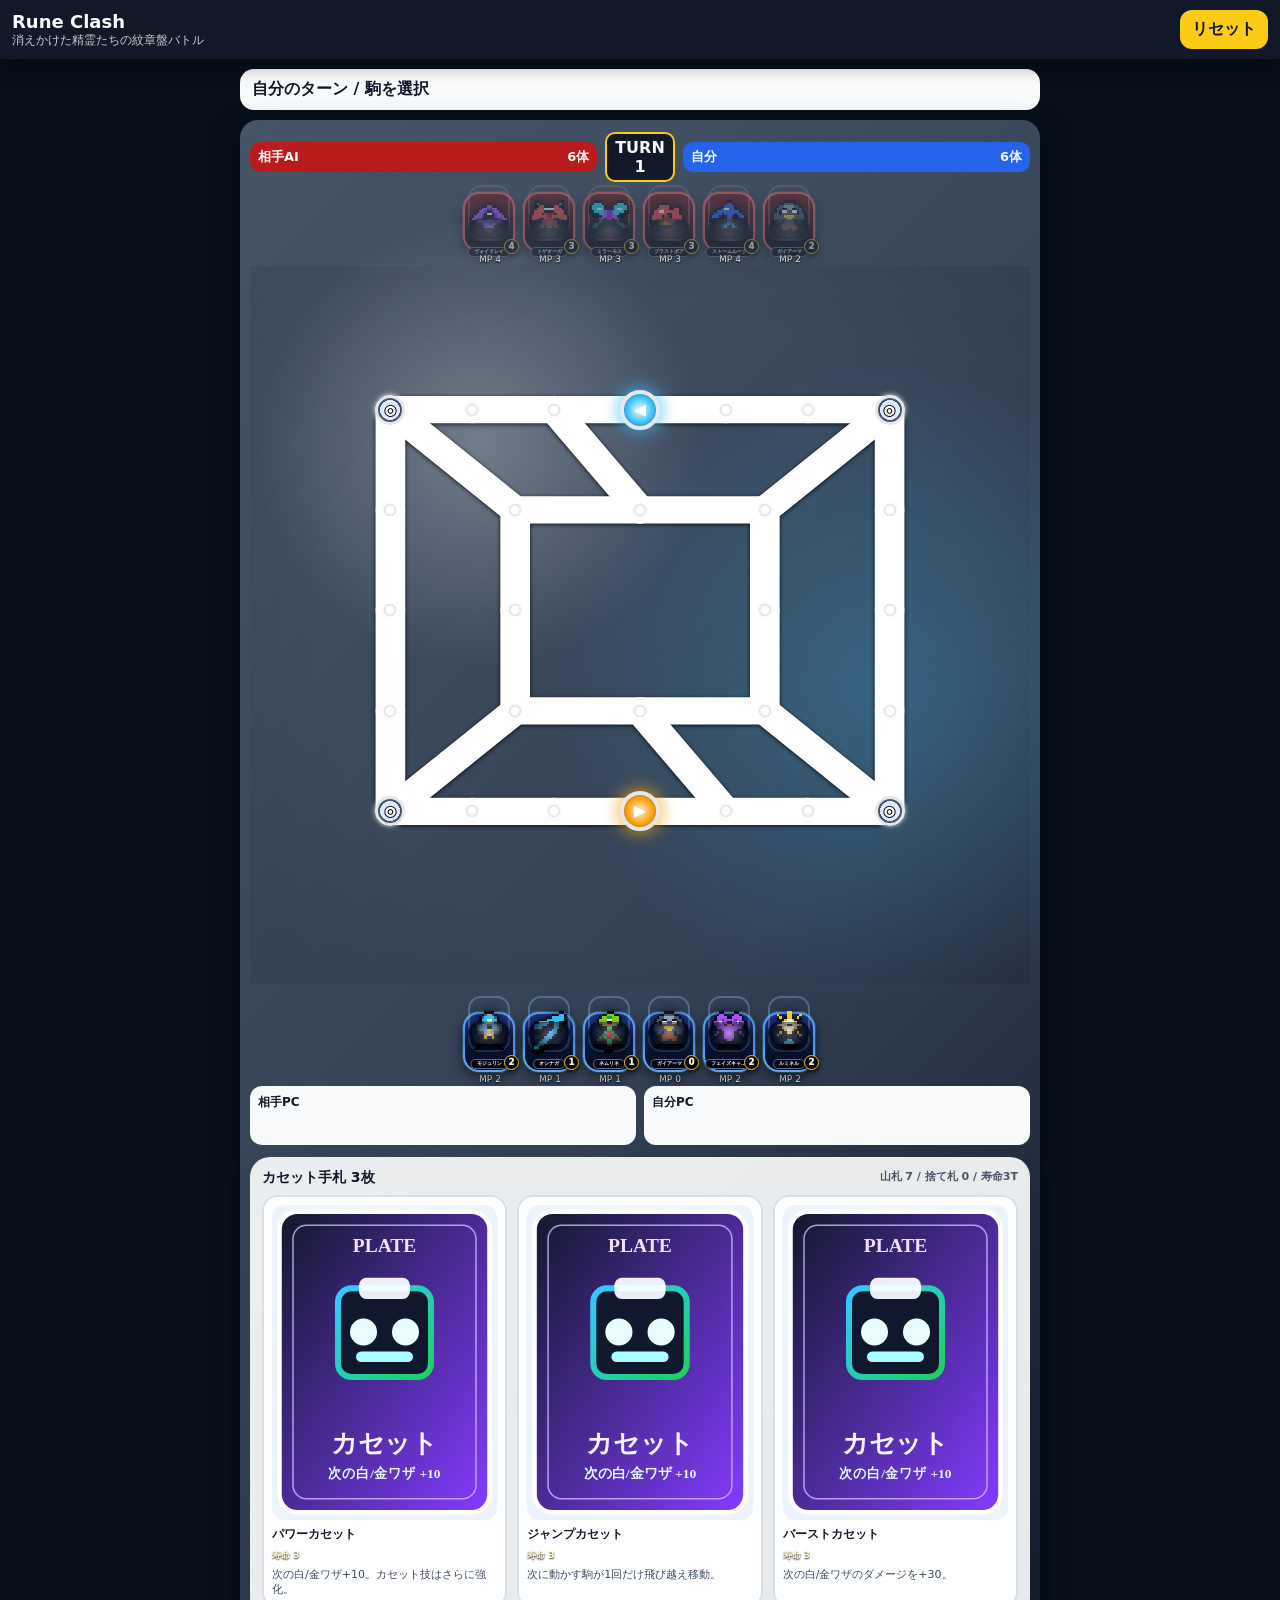
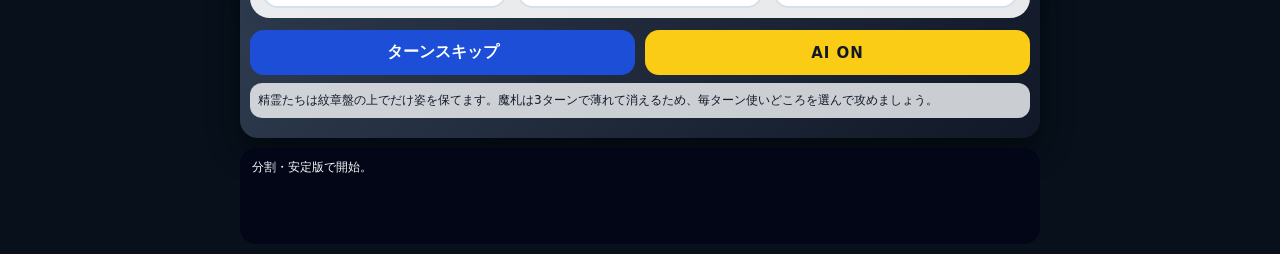
==== index.html @ ea979167 "Load final AI priority fix" ====
<!doctype html>
<html lang="ja">
<head>
  <meta charset="utf-8">
  <meta name="viewport" content="width=device-width,initial-scale=1,viewport-fit=cover">
  <title>Rune Clash</title>
  <link rel="stylesheet" href="styles.css?v=20260713-2">
  <link rel="stylesheet" href="styles-patch.css?v=20260713-2">
  <link rel="stylesheet" href="hotfix.css?v=20260713-2">
  <link rel="stylesheet" href="motion.css?v=20260713-2">
  <link rel="stylesheet" href="stand-fix.css?v=20260713-2">
  <link rel="stylesheet" href="pixel-characters.css?v=20260713-2">
  <link rel="stylesheet" href="rune-flow-fix.css?v=20260713-2">
  <link rel="stylesheet" href="mp-badge-fix.css?v=20260713-2">
  <link rel="stylesheet" href="team-base-fix.css?v=20260713-2">
</head>
<body>
  <header class="topbar">
    <div>
      <h1>Rune Clash</h1>
      <div class="sub">消えかけた精霊たちの紋章盤バトル</div>
    </div>
    <button id="resetBtn" class="reset">リセット</button>
  </header>

  <main class="app">
    <div id="status" class="status"></div>
    <section class="field">
      <div class="scorebar">
        <div class="score p2"><span>相手AI</span><span>6体</span></div>
        <div class="turn">TURN<br><span id="turnCount">1</span></div>
        <div class="score p1"><span>自分</span><span>6体</span></div>
      </div>

      <div id="topBench" class="bench"></div>
      <div id="board" class="board"></div>
      <div id="bottomBench" class="bench"></div>

      <div class="pcRows">
        <div class="pcBox"><div class="pcTitle">相手PC</div><div id="p2pc" class="chips"></div></div>
        <div class="pcBox"><div class="pcTitle">自分PC</div><div id="p1pc" class="chips"></div></div>
      </div>

      <section id="plateTray" class="plates"></section>

      <div class="actions bossActions">
        <button id="skipAction" class="action ability" disabled>バトルしない</button>
        <button id="aiBtn" class="action ai">AI ON</button>
      </div>

      <div class="hint">
        精霊たちは紋章盤の上でだけ姿を保てます。魔札は3ターンで薄れて消えるため、毎ターン使いどころを選んで攻めましょう。
      </div>
    </section>
    <div id="log" class="log"></div>
  </main>

  <div id="battleOverlay" class="overlay">
    <div class="box">
      <div class="title">バトルルーレット</div>
      <div class="battleStack">
        <div class="card">
          <div id="topName" class="name"></div>
          <div class="wheelWrap"><div class="pointer"></div><div id="topWheel" class="wheel"></div></div>
          <div id="topResult" class="res"></div>
          <div id="topSegs" class="segs"></div>
        </div>
        <div class="card">
          <div id="bottomName" class="name"></div>
          <div class="wheelWrap"><div class="pointer"></div><div id="bottomWheel" class="wheel"></div></div>
          <div id="bottomResult" class="res"></div>
          <div id="bottomSegs" class="segs"></div>
        </div>
      </div>
      <div id="battleResult" class="result">ルーレット回転中...</div>
      <button id="continueBattle" class="primary" style="display:none">結果を確認して続ける</button>
    </div>
  </div>

  <div id="infoOverlay" class="overlay">
    <div class="box">
      <div class="title" id="infoTitle">ユニット情報</div>
      <div id="infoBody" class="infoBody"></div>
      <button id="infoClose" class="primary">閉じる</button>
    </div>
  </div>

  <script src="src/data.js?v=20260713-2"></script>
  <script src="src/original-party.js?v=20260713-2"></script>
  <script src="src/roster-100.js?v=20260713-2"></script>
  <script src="src/featured-characters.js?v=20260713-2"></script>
  <script src="src/character-art.js?v=20260713-2"></script>
  <script src="src/pixel-characters.js?v=20260713-2"></script>
  <script src="src/pixel-characters-v2.js?v=20260713-2"></script>
  <script src="src/character-icons.js?v=20260713-2"></script>
  <script src="src/state.js?v=20260713-2"></script>
  <script src="src/rules.js?v=20260713-2"></script>
  <script src="src/ai-weights.js?v=20260713-2"></script>
  <script src="src/ai.js?v=20260713-2"></script>
  <script src="src/ai-goal-guard.js?v=20260713-2"></script>
  <script src="src/ai-hold-goal-guard.js?v=20260713-2"></script>
  <script src="src/effects-patch.js?v=20260713-2"></script>
  <script src="src/gameplay-fixes.js?v=20260713-2"></script>
  <script src="src/rule-break.js?v=20260713-2"></script>
  <script src="src/ai-learn-patch.js?v=20260713-2"></script>
  <script src="src/ui.js?v=20260713-2"></script>
  <script src="src/ui-patch.js?v=20260713-2"></script>
  <script src="src/battle-tap-fix.js?v=20260713-2"></script>
  <script src="src/goal-enemy-tap-fix.js?v=20260713-2"></script>
  <script src="src/status-battle-rule-fix.js?v=20260713-2"></script>
  <script src="src/battle-animations.js?v=20260713-2"></script>
  <script src="src/poison-trails.js?v=20260713-2"></script>
  <script src="src/ai-train.js?v=20260713-2"></script>
  <script src="src/ai-run-safe.js?v=20260713-2"></script>
  <script src="src/plates.js?v=20260713-2"></script>
  <script src="src/cassette-deck.js?v=20260713-2"></script>
  <script src="src/xspeed-entry-fix.js?v=20260713-2"></script>
  <script src="src/rune-flow-fix.js?v=20260713-2"></script>
  <script src="src/report.js?v=20260713-2"></script>
  <script src="src/learning-analysis.js?v=20260713-2"></script>
  <script src="src/ai-target-guard-fix.js?v=20260713-2"></script>
  <script src="src/ai-anti-surround-fix.js?v=20260713-2"></script>
  <script src="src/ai-yomi-fix.js?v=20260713-2"></script>
  <script src="src/ai-ev-fix.js?v=20260713-2"></script>
  <script src="src/ai-emergency-block-fix.js?v=20260713-2"></script>
  <script src="src/ai-guard-surround-emergency-fix.js?v=20260713-2"></script>
  <script src="src/ai-decision-log-fix.js?v=20260713-2"></script>
  <script src="src/ai-final-priority-fix.js?v=20260713-2"></script>
  <script src="src/report-analysis-filter-fix.js?v=20260713-2"></script>
  <script src="src/report-ui-fix.js?v=20260713-2"></script>
  <script src="src/report-fast-digest-fix.js?v=20260713-2"></script>
  <script src="src/main.js?v=20260713-2"></script>
  <script src="src/balance-fix.js?v=20260713-2"></script>
  <script src="src/mp-badge-fix.js?v=20260713-2"></script>
</body>
</html>
---- styles.css ----
*{box-sizing:border-box}body{margin:0;background:#07101b;color:#f8fafc;font-family:system-ui,-apple-system,BlinkMacSystemFont,"Segoe UI",sans-serif}button{font:inherit}.topbar{position:sticky;top:0;z-index:20;display:flex;justify-content:space-between;align-items:center;padding:10px 12px;background:#111827;box-shadow:0 4px 18px #0008}h1{font-size:18px;margin:0}.sub{font-size:12px;opacity:.8}.reset{border:0;border-radius:12px;padding:9px 12px;background:#facc15;color:#111827;font-weight:900}.app{max-width:820px;margin:auto;padding:10px;display:grid;gap:10px}.status{background:#f8fafc;color:#111827;border-radius:14px;padding:10px 12px;font-weight:900}.field{border-radius:18px;overflow:hidden;padding:10px;background:radial-gradient(circle at 30% 20%,#ffffff44,transparent 16%),radial-gradient(circle at 80% 35%,#38bdf844,transparent 26%),linear-gradient(135deg,#475569,#334155 55%,#111827);box-shadow:0 10px 30px #0008}.scorebar{display:grid;grid-template-columns:1fr auto 1fr;gap:8px;align-items:center}.score{display:flex;justify-content:space-between;border-radius:10px;padding:6px 8px;font-size:13px;font-weight:900}.score.p2{background:#b91c1c}.score.p1{background:#2563eb}.turn{border:2px solid #facc15;background:#111827;border-radius:10px;text-align:center;padding:4px 8px;font-weight:900}.bench{min-height:82px;display:flex;justify-content:center;gap:6px;flex-wrap:wrap;padding:6px 0}.slot{width:49px}.benchBtn{width:49px;height:49px;border-radius:999px;border:3px solid #e5e7eb;background:radial-gradient(circle at 35% 35%,#fff,#cbd5e1 72%,#94a3b8);color:#111827;font-size:7.5px;font-weight:900;line-height:1.05;padding:3px;touch-action:none}.benchBtn.active{outline:4px solid #facc15}.benchBtn:disabled{opacity:.45}.meta{text-align:center;font-size:9px;margin-top:2px;text-shadow:0 1px 2px #000}.board{position:relative;aspect-ratio:100/92;max-width:680px;margin:auto}.lines{position:absolute;inset:0;width:100%;height:100%;pointer-events:none;filter:drop-shadow(0 1px 2px #000c)}.edge{stroke:#fff;stroke-width:3.8;stroke-linecap:round}.moveFx{stroke:#facc15;stroke-width:5.5;stroke-linecap:round;stroke-dasharray:6 5;animation:dash .55s linear infinite,pulse .9s ease-out both}.moveDot{fill:#facc15;animation:pulse .9s ease-out both}@keyframes dash{to{stroke-dashoffset:-22}}@keyframes pulse{0%{opacity:.95}100%{opacity:0}}.node{position:absolute;transform:translate(-50%,-50%);width:13px;height:13px;border-radius:999px;background:#fff;border:2px solid #e5e7eb;box-shadow:0 0 5px #fff;z-index:2}.node.spawn{width:30px;height:30px;border-width:3px;background:radial-gradient(circle,#fff 0 28%,#dbeafe 29% 58%,#475569 59%)}.node.goal{width:40px;height:40px;border-width:4px;background:radial-gradient(circle,#fef3c7,#f59e0b 60%,#92400e);display:grid;place-items:center;color:#fff;font-weight:900;box-shadow:0 0 18px #f59e0b}.node.goal.player{background:radial-gradient(circle,#ecfeff,#38bdf8 60%,#075985);box-shadow:0 0 18px #38bdf8}.node.reach{outline:4px solid #60a5fa;outline-offset:3px}.node.attack{outline:4px solid #fb7185;outline-offset:3px}.fig{position:absolute;transform:translate(-50%,-50%);width:52px;height:52px;border-radius:999px;border:4px solid #cbd5e1;display:grid;place-items:center;text-align:center;padding:4px;color:#fff;font-size:8.5px;font-weight:900;line-height:1.02;box-shadow:0 10px 18px #0008,inset 0 -7px 10px #0005;z-index:4;touch-action:none}.fig.p1{background:linear-gradient(#60a5fa,#2563eb)}.fig.p2{background:linear-gradient(#fb7185,#dc2626)}.fig.sel{outline:5px solid #facc15}.fig.attackable{outline:5px solid #fb7185}.fig.waiting{filter:grayscale(.55);opacity:.75}.fig.moved{outline:5px solid #facc15;box-shadow:0 0 24px #facc15,0 10px 18px #0008}.mp{position:absolute;right:-3px;bottom:-3px;min-width:21px;height:21px;border-radius:999px;background:#0ea5e9;border:2px solid #fff;display:grid;place-items:center;font-size:12px}.mark{position:absolute;left:-6px;top:-6px;border-radius:999px;background:#111827dd;border:1px solid #fff;padding:2px 4px;font-size:9px}.pcRows{display:grid;grid-template-columns:1fr 1fr;gap:8px;margin-top:8px}.pcBox{background:#f8fafc;color:#111827;border-radius:12px;padding:8px}.pcTitle{font-size:12px;font-weight:900}.chips{display:flex;gap:6px;flex-wrap:wrap;min-height:26px}.chips span{background:#e5e7eb;border-radius:999px;padding:4px 8px;font-size:11px;font-weight:900}.actions{display:grid;grid-template-columns:72px 1fr 110px;gap:8px;margin-top:10px}.action{border:0;border-radius:12px;padding:12px 8px;font-weight:900}.surrender,.ability{background:#1d4ed8;color:#fff}.ai{background:#facc15;color:#111827;font-size:18px;letter-spacing:1px}.hint{background:#f8fafccc;color:#111827;border-radius:12px;padding:8px;font-size:12px;line-height:1.45;margin-top:8px}.log{background:#020617;border-radius:16px;padding:12px;min-height:96px;white-space:pre-wrap;font:12px ui-monospace,Menlo,Consolas,monospace;line-height:1.45}.overlay{position:fixed;inset:0;display:none;align-items:center;justify-content:center;padding:14px;z-index:50;background:#000b}.box{width:min(720px,100%);max-height:92vh;overflow:auto;background:#f8fafc;color:#111827;border-radius:22px;padding:14px;box-shadow:0 22px 60px #000b}.title{text-align:center;font-size:18px;font-weight:900;margin-bottom:10px}.battleStack{display:grid;gap:10px}.card{background:#e5e7eb;border-radius:18px;padding:10px;text-align:center}.name{font-weight:900;margin-bottom:8px}.wheelWrap{position:relative;width:min(48vw,190px);aspect-ratio:1;margin:auto}.pointer{position:absolute;left:50%;top:-4px;transform:translateX(-50%);width:0;height:0;border-left:10px solid transparent;border-right:10px solid transparent;border-top:18px solid #111827;z-index:8}.wheel{position:absolute;inset:0;border-radius:999px;border:8px solid #111827;transition:transform 1.45s cubic-bezier(.12,.8,.18,1);box-shadow:inset 0 0 0 4px #fff,0 8px 18px #0004;overflow:hidden}.wheel:after{content:"";position:absolute;inset:38%;border-radius:999px;background:#111827;border:4px solid #fff;z-index:5}.wlabel{position:absolute;left:50%;top:50%;width:78px;margin-left:-39px;margin-top:-8px;padding:1px 3px;border-radius:999px;background:#ffffffd9;color:#111827;font-size:7px;font-weight:900;line-height:1.05;text-align:center;z-index:4;white-space:nowrap;overflow:hidden;text-overflow:ellipsis}.res{min-height:24px;font-size:13px;font-weight:900;margin-top:8px}.segs{text-align:left;margin-top:8px;font-size:11px;line-height:1.35}.seg{display:flex;align-items:center;gap:5px;border-top:1px solid #cbd5e1;padding:3px 0}.sw{width:10px;height:10px;border-radius:999px;border:1px solid #334155;flex:0 0 auto}.result{text-align:center;font-weight:900;margin:12px 0}.primary{width:100%;border:0;border-radius:14px;padding:12px;background:#facc15;color:#111827;font-weight:900}.infoBody{font-size:13px;line-height:1.5}.infoBody h3{margin:10px 0 5px}.locked .benchBtn,.locked .node,.locked .fig,.locked .reset{pointer-events:none}@media(max-width:480px){.slot{width:47px}.benchBtn{width:47px;height:47px;font-size:7px}.fig{width:46px;height:46px;font-size:8px}.wheelWrap{width:170px}.wlabel{font-size:7px;width:68px;margin-left:-34px}.actions{grid-template-columns:64px 1fr 92px}.ai{font-size:15px}}
---- styles-patch.css ----
.actions{grid-template-columns:1fr 1fr;gap:10px}.bossActions{margin-top:12px}.action{border-radius:14px;min-height:42px;font-weight:900}.ai{font-size:15px}.hint{line-height:1.55}.hint b{color:#111827}.fx-bench{animation:benchOut .38s ease both}.fx-swap{animation:swapPulse .42s ease both}.fx-fly{animation:flyUp .46s ease both}.plates{margin-top:12px;padding:12px 12px 10px;border-radius:20px;background:rgba(255,255,255,.9);box-shadow:0 8px 24px rgba(15,23,42,.12)}.platesTitle{font-weight:900;font-size:14px;color:#0f172a;margin-bottom:8px;display:flex;justify-content:space-between;gap:8px}.plateRow{display:grid;grid-template-columns:repeat(3,1fr);gap:10px}.plateCard{display:flex;flex-direction:column;gap:6px;border:2px solid #cbd5e1;border-radius:16px;padding:8px;background:#f8fafc}.plateCard.active{border-color:#f59e0b;box-shadow:0 0 0 3px rgba(245,158,11,.2)}.plateArt{width:100%;aspect-ratio:5/7;object-fit:cover;border-radius:12px;background:#e2e8f0}.plateName{font-size:12px;font-weight:900;color:#111827}.plateDesc{font-size:11px;line-height:1.35;color:#334155;min-height:30px}.plateBtn{border:none;border-radius:10px;background:#1d4ed8;color:#fff;font-weight:800;padding:8px 6px}.plateBtn[disabled]{background:#94a3b8}.plateMeta{font-size:11px;color:#475569}.hintPlate{font-size:11px;color:#475569}.matchReportPanel{display:none;margin:12px 16px 24px;padding:12px;border-radius:18px;background:#0b1020;color:#e5e7eb;box-shadow:0 14px 40px rgba(0,0,0,.25)}.reportHead{display:flex;align-items:center;justify-content:space-between;gap:8px;margin-bottom:8px}.reportHead button{border:none;border-radius:10px;padding:8px 12px;font-weight:900;background:#facc15;color:#111827}.matchReportPanel textarea{width:100%;min-height:260px;border:1px solid #334155;border-radius:12px;background:#020617;color:#d1fae5;font-family:ui-monospace,SFMono-Regular,Menlo,Consolas,monospace;font-size:11px;line-height:1.45;padding:10px;box-sizing:border-box;white-space:pre}.plateFlash{position:fixed;inset:0;display:none;align-items:center;justify-content:center;background:rgba(2,6,23,.42);z-index:9999;pointer-events:none}.plateFlash.show{display:flex;animation:flashFade .76s ease both}.plateFlashCard{width:min(230px,56vw);padding:14px;border-radius:24px;background:rgba(248,250,252,.96);box-shadow:0 22px 70px rgba(0,0,0,.45);text-align:center;font-weight:900;color:#0f172a;animation:platePop .76s cubic-bezier(.15,.9,.2,1) both}.plateFlashCard img{width:100%;border-radius:18px;display:block;margin-bottom:10px}@keyframes platePop{0%{transform:scale(.55) rotate(-8deg);opacity:0}45%{transform:scale(1.08) rotate(2deg);opacity:1}100%{transform:scale(.96) rotate(0);opacity:0}}@keyframes flashFade{0%{opacity:0}25%{opacity:1}100%{opacity:0}}@keyframes benchOut{0%{transform:scale(1);opacity:1}55%{transform:scale(1.18) translateY(-10px);opacity:.8}100%{transform:scale(.45) translateY(28px);opacity:.2}}@keyframes swapPulse{0%{transform:scale(1)}40%{transform:scale(1.22) rotate(6deg)}100%{transform:scale(1)}}@keyframes flyUp{0%{transform:translateY(0) scale(1);filter:brightness(1)}50%{transform:translateY(-28px) scale(1.12);filter:brightness(1.35)}100%{transform:translateY(0) scale(1)}}@media(max-width:560px){.actions{grid-template-columns:1fr 1fr}.action{padding:10px 6px;font-size:13px}.scorebar{margin-bottom:8px}.bench{min-height:62px}.pcRows{gap:8px}.plateRow{grid-template-columns:1fr 1fr 1fr;gap:8px}.plateCard{padding:6px}.plateName{font-size:11px}.plateDesc{font-size:10px;min-height:26px}.plateBtn{font-size:11px;padding:7px 4px}.matchReportPanel{margin:10px 12px 18px}.matchReportPanel textarea{min-height:240px;font-size:10px}}

/* One-screen mobile gameplay layout */
@media(max-width:720px){
  html,body{height:100%;overflow:hidden;overscroll-behavior:none;touch-action:manipulation}
  body{min-height:100dvh}
  .topbar{position:relative;height:38px;padding:5px 8px;box-shadow:0 2px 10px #0008}
  h1{font-size:15px;line-height:1}
  .sub{display:none}
  .reset{padding:6px 9px;border-radius:10px;font-size:12px}
  .app{height:calc(100dvh - 38px);max-width:none;padding:4px;gap:4px;display:grid;grid-template-rows:auto minmax(0,1fr) 28px;overflow:hidden}
  .status{padding:5px 8px;border-radius:10px;font-size:12px;line-height:1.15;white-space:nowrap;overflow:hidden;text-overflow:ellipsis}
  .field{min-height:0;height:100%;padding:5px;border-radius:12px;display:grid;grid-template-rows:auto auto minmax(0,1fr) auto auto auto auto;gap:3px;overflow:hidden}
  .scorebar{gap:4px;margin:0}.score{padding:4px 6px;border-radius:8px;font-size:11px}.turn{padding:2px 6px;border-radius:8px;font-size:10px;line-height:1.05}.turn span{font-size:14px}
  .bench{min-height:0;height:43px;padding:1px 0;gap:3px;flex-wrap:nowrap;overflow:hidden}.slot{width:39px}.benchBtn{width:38px;height:38px;border-width:2px;font-size:6px;padding:2px}.meta{display:none}
  .board{width:min(100%,calc((100dvh - 250px)*1.08));max-width:100%;min-height:0;margin:0 auto;align-self:center}.node{width:10px;height:10px;border-width:1.5px}.node.spawn{width:23px;height:23px;border-width:2px}.node.goal{width:31px;height:31px;border-width:3px;font-size:11px}.node.reach,.node.attack{outline-width:3px;outline-offset:2px}
  .fig{width:40px;height:40px;border-width:3px;font-size:6.8px;padding:2px}.fig.sel,.fig.attackable,.fig.moved{outline-width:3px}.mp{min-width:16px;height:16px;font-size:9px;right:-2px;bottom:-2px}.mark{font-size:7px;padding:1px 3px;left:-4px;top:-4px}
  .pcRows{margin-top:0;gap:4px}.pcBox{padding:4px 6px;border-radius:9px}.pcTitle{font-size:10px}.chips{min-height:16px;gap:3px}.chips span{font-size:9px;padding:2px 5px}
  .plates{margin-top:0;padding:4px 5px;border-radius:10px}.platesTitle{font-size:10px;margin-bottom:3px}.hintPlate{display:none}.plateRow{display:grid;grid-template-columns:repeat(4,1fr);gap:4px}.plateCard{display:grid;grid-template-columns:1fr;gap:2px;padding:4px;border-radius:9px;border-width:1px}.plateArt{display:none}.plateName{font-size:9px;line-height:1.05;white-space:nowrap;overflow:hidden;text-overflow:ellipsis}.plateDesc{display:none}.plateBtn{padding:5px 2px;border-radius:7px;font-size:9px;line-height:1}
  .bossActions{margin-top:0}.actions{display:grid;grid-template-columns:1fr 1fr;gap:5px}.action{min-height:34px;padding:7px 4px;border-radius:10px;font-size:12px}.ai{font-size:12px;letter-spacing:0}
  .hint{display:none}.log{min-height:0;height:28px;padding:5px 7px;border-radius:9px;font-size:10px;line-height:1.25;overflow:hidden;white-space:nowrap;text-overflow:ellipsis}
  .box{max-height:94dvh;padding:10px;border-radius:18px}.wheelWrap{width:min(42vw,150px)}.title{font-size:15px;margin-bottom:6px}.card{padding:7px;border-radius:14px}.segs{display:none}.result{margin:8px 0}.primary{padding:10px}
  .matchReportPanel{position:fixed;left:8px;right:8px;bottom:8px;max-height:45dvh;margin:0;z-index:60;overflow:hidden;padding:8px;border-radius:14px}.matchReportPanel textarea{min-height:32dvh;font-size:9px;line-height:1.25}.reportHead{margin-bottom:5px}.reportHead button{padding:6px 9px;border-radius:8px;font-size:11px}
}
@media(max-height:680px) and (max-width:720px){
  .topbar{height:32px;padding:3px 7px}h1{font-size:13px}.reset{padding:4px 8px;font-size:11px}.app{height:calc(100dvh - 32px);grid-template-rows:auto minmax(0,1fr) 24px;padding:3px;gap:3px}.status{padding:4px 7px;font-size:11px}.field{padding:4px;gap:2px}.bench{height:37px}.slot{width:34px}.benchBtn{width:34px;height:34px;font-size:5.6px}.board{width:min(100%,calc((100dvh - 218px)*1.08))}.fig{width:36px;height:36px;font-size:6px}.node.goal{width:28px;height:28px}.node.spawn{width:21px;height:21px}.pcBox{padding:3px 5px}.plates{padding:3px 4px}.platesTitle{display:none}.plateCard{padding:3px}.plateName{display:none}.plateBtn{font-size:8.5px;padding:5px 1px}.action{min-height:30px;padding:6px 4px}.log{height:24px;font-size:9px;padding:4px 6px}
}
---- hotfix.css ----
button.node{appearance:none;-webkit-appearance:none;padding:0;line-height:1;display:grid;place-items:center;transform:translate(-50%,-50%)}
.node.reach,.node.attack{outline:none!important}
.node.reach{box-shadow:0 0 0 4px #60a5fa,0 0 8px #60a5fa,0 0 5px #fff!important}
.node.attack{box-shadow:0 0 0 4px #fb7185,0 0 8px #fb7185,0 0 5px #fff!important}
.node.poisonTrap{background:radial-gradient(circle,#bbf7d0 0 30%,#22c55e 31% 64%,#14532d 65%)!important;box-shadow:0 0 0 4px #22c55e,0 0 14px #22c55e,0 0 5px #fff!important;color:#052e16!important}.node.poisonTrap:after{content:'毒';position:absolute;right:-9px;top:-9px;background:#14532d;color:#dcfce7;border:1px solid #bbf7d0;border-radius:999px;font-size:8px;font-weight:900;padding:1px 3px;line-height:1}
.fig{width:58px!important;height:58px!important;padding:2px!important;grid-template-rows:1fr 11px!important;gap:0!important;overflow:visible}.figIcon{display:grid;place-items:center;width:48px!important;height:44px!important;border-radius:14px;margin:auto;border:1px solid #fff;font-size:11px;box-shadow:0 2px 8px #0009;background:#02061755!important;overflow:hidden}.figName{display:block;max-width:100%;font-size:7px;line-height:1;white-space:nowrap;overflow:hidden;text-overflow:ellipsis}.mp{font-size:9px!important;padding:0 4px!important;min-width:28px!important;height:16px!important;right:-5px!important;bottom:-5px!important}.mark{z-index:5}.bench{height:66px!important;min-height:66px!important}.slot{width:54px!important}.benchBtn{width:52px!important;height:60px!important;display:grid;grid-template-rows:42px 1fr 10px;align-items:center;justify-items:center;gap:0;padding:2px!important}.benchIcon{display:grid;place-items:center;width:46px!important;height:40px!important;border-radius:13px;border:1px solid #fff;font-size:10px;box-shadow:0 2px 8px #0009;background:#02061755!important;overflow:hidden}.benchName{display:block;max-width:100%;white-space:nowrap;overflow:hidden;text-overflow:ellipsis;line-height:1;font-size:7px}.benchMp{display:block;font-size:8px;line-height:1;color:#111827;background:#fff9;border-radius:999px;padding:0 4px}.charImg{width:100%;height:100%;object-fit:cover;display:block}.charFallback{display:grid;place-items:center;width:100%;height:100%;border-radius:12px;color:#fff;font-weight:900;font-size:18px}.plateRow{grid-template-columns:repeat(3,1fr)}
@media(max-width:720px){.fig{width:52px!important;height:52px!important}.figIcon{width:43px!important;height:39px!important}.figName{font-size:6px}.mp{min-width:26px!important;height:15px!important;font-size:8px!important}.bench{height:58px!important;min-height:58px!important}.slot{width:48px!important}.benchBtn{width:46px!important;height:53px!important;grid-template-rows:36px 1fr 9px}.benchIcon{width:40px!important;height:34px!important}.benchName{font-size:5.8px}.benchMp{font-size:7px;padding:0 3px}.node.reach{box-shadow:0 0 0 3px #60a5fa,0 0 7px #60a5fa!important}.node.attack{box-shadow:0 0 0 3px #fb7185,0 0 7px #fb7185!important}.node.poisonTrap{box-shadow:0 0 0 3px #22c55e,0 0 9px #22c55e!important}.node.poisonTrap:after{font-size:7px;right:-8px;top:-8px}.plateRow{grid-template-columns:repeat(5,1fr)!important}.plateCard{min-width:0}.plateBtn{font-size:8px!important}.plateName{font-size:8px!important}.plates{max-height:62px;overflow:hidden}}
@media(max-height:680px) and (max-width:720px){.fig{width:48px!important;height:48px!important}.figIcon{width:39px!important;height:35px!important}.figName{font-size:5.4px}.mp{min-width:24px!important;height:14px!important;font-size:7px!important}.bench{height:52px!important;min-height:52px!important}.slot{width:43px!important}.benchBtn{width:41px!important;height:48px!important;grid-template-rows:31px 1fr 8px}.benchIcon{display:grid;width:36px!important;height:30px!important}.benchName{font-size:5.3px}.benchMp{font-size:6.8px}.plateName{display:none!important}.plates{max-height:42px}.plateRow{grid-template-columns:repeat(5,1fr)!important}}
---- motion.css ----
.fig{transition:left .42s ease,top .42s ease,transform .28s ease,opacity .28s ease,filter .28s ease;overflow:visible!important;border-radius:16px!important;display:block!important;background:linear-gradient(180deg,#1e293bcc,#020617ee)!important;border:2px solid #e5e7eb!important;box-shadow:0 9px 16px #000b,0 0 0 1px #facc1544!important}.fig.fx-bench{animation:pcVanish .58s ease-in both}.fig.fx-fly{animation:flyBench .62s ease-in both}.fig.fx-swap{animation:swapBlink .68s ease-in-out both}.fig.fx-push{animation:pushSlide .52s ease-out both}.fig.fx-ko{animation:pcVanish .58s ease-in both}@keyframes pcVanish{0%{opacity:1;transform:translate(-50%,-50%) scale(1);filter:brightness(1.15)}45%{opacity:.9;transform:translate(-50%,-62%) scale(1.18);filter:brightness(1.8) saturate(1.4)}100%{opacity:0;transform:translate(-50%,-88%) scale(.28) rotate(-10deg);filter:brightness(2.5) blur(2px)}}@keyframes flyBench{0%{opacity:1;transform:translate(-50%,-50%) scale(1)}45%{opacity:.9;transform:translate(-50%,-70%) scale(1.08) rotate(8deg)}100%{opacity:0;transform:translate(-50%,-110%) scale(.35) rotate(18deg);filter:blur(2px)}}@keyframes swapBlink{0%{transform:translate(-50%,-50%) scale(1);filter:brightness(1)}25%{transform:translate(-50%,-50%) scale(1.22);filter:brightness(2) hue-rotate(80deg)}60%{transform:translate(-50%,-50%) scale(.82);filter:brightness(1.4) hue-rotate(180deg)}100%{transform:translate(-50%,-50%) scale(1);filter:brightness(1)}}@keyframes pushSlide{0%{transform:translate(-50%,-50%) scale(1)}40%{transform:translate(-50%,-50%) scale(1.15);filter:brightness(1.7)}100%{transform:translate(-50%,-50%) scale(1)}}.board:after{content:'';position:absolute;inset:0;pointer-events:none;background:radial-gradient(circle at 50% 50%,transparent 60%,#0004);opacity:.35}.figIcon{position:absolute!important;left:50%!important;bottom:12px!important;width:64px!important;height:86px!important;transform:translateX(-50%)!important;overflow:visible!important;background:transparent!important;border:0!important;box-shadow:none!important;z-index:4!important}.figIcon:before{content:'';position:absolute;left:50%;bottom:2px;transform:translateX(-50%);width:48px;height:28px;border-radius:999px;background:radial-gradient(circle,#f8fafc55,#020617cc 72%);box-shadow:0 8px 13px #000c;z-index:1}.charSprite{display:block;border-radius:16px;background-repeat:no-repeat;background-size:400% 300%;box-shadow:0 12px 18px #000c,0 0 13px #facc1544;filter:drop-shadow(0 9px 5px #000c);position:relative;z-index:5}.figIcon .charSprite{position:absolute!important;left:50%!important;bottom:4px!important;width:92px!important;height:92px!important;transform:translateX(-50%)!important;transform-origin:center bottom;max-width:none!important;max-height:none!important}.figName{position:absolute!important;left:50%!important;bottom:-13px!important;transform:translateX(-50%)!important;z-index:8!important;display:block!important;width:max-content!important;max-width:76px!important;background:#020617e6!important;color:#f8fafc!important;border:1px solid #facc1588!important;border-radius:999px!important;padding:1px 6px!important;font-size:8px!important;line-height:1.1!important;text-shadow:0 1px 2px #000;box-shadow:0 3px 8px #000b}.mp{position:absolute!important;right:-12px!important;top:-17px!important;bottom:auto!important;z-index:10!important;min-width:31px!important;height:22px!important;background:linear-gradient(180deg,#facc15,#f97316)!important;color:#111827!important;border:2px solid #fff!important;font-size:10px!important;font-weight:900!important;box-shadow:0 4px 9px #000b!important}.mark{position:absolute!important;left:-12px!important;top:-16px!important;z-index:10!important;background:#7f1d1dcc!important;color:#fff!important;border:1px solid #fecaca!important}.benchBtn{overflow:visible!important;position:relative!important;border-radius:16px!important;background:linear-gradient(180deg,#1e293b,#020617)!important;color:#f8fafc!important;border:2px solid #e5e7eb!important}.benchIcon{position:absolute!important;left:50%!important;bottom:15px!important;width:54px!important;height:74px!important;transform:translateX(-50%)!important;overflow:visible!important;background:transparent!important;border:0!important;box-shadow:none!important}.benchIcon:before{content:'';position:absolute;left:50%;bottom:0;transform:translateX(-50%);width:42px;height:22px;border-radius:999px;background:radial-gradient(circle,#f8fafc44,#020617cc 74%);box-shadow:0 7px 11px #000c;z-index:1}.benchIcon .charSprite{position:absolute!important;left:50%!important;bottom:2px!important;width:78px!important;height:78px!important;transform:translateX(-50%)!important;max-width:none!important;max-height:none!important}.benchName{position:absolute!important;left:50%!important;bottom:-9px!important;transform:translateX(-50%)!important;z-index:8!important;display:block!important;width:max-content!important;max-width:68px!important;background:#020617e6!important;color:#f8fafc!important;border:1px solid #f8fafc66!important;border-radius:999px!important;padding:1px 5px!important;font-size:7px!important;line-height:1.05!important;text-shadow:0 1px 2px #000}.benchMp{position:absolute!important;right:-10px!important;top:-11px!important;z-index:9!important;background:linear-gradient(180deg,#38bdf8,#2563eb)!important;color:#fff!important;border:2px solid #fff!important;border-radius:999px!important;font-size:8px!important;font-weight:900!important;padding:1px 5px!important;box-shadow:0 4px 8px #000b}.charImg{border-radius:inherit}.reportHead{display:flex;align-items:center;justify-content:space-between;gap:8px}.reportActions{display:flex;gap:6px;align-items:center}.reportActions button,.reportHead button{border:0;border-radius:10px;padding:7px 9px;font-weight:900;background:#facc15;color:#111827}.reportActions #closeReportBtn{background:#334155;color:#f8fafc}.reportActions #replayReportBtn{background:#38bdf8;color:#082f49}.matchReportPanel textarea{min-height:220px}.plateCard.handCard.life3{opacity:1;filter:saturate(1.06) brightness(1.05)}.plateCard.handCard.life2{opacity:.72;filter:saturate(.82) brightness(.95)}.plateCard.handCard.life1{opacity:.42;filter:saturate(.45) brightness(.9);position:relative}.plateCard.handCard.life1:after{content:'消えかけ';position:absolute;right:4px;top:4px;background:#111827cc;color:#fef3c7;border:1px solid #facc15;border-radius:999px;font-size:8px;font-weight:900;padding:1px 5px}.plateLife{font-size:9px;font-weight:900;color:#fef3c7;text-shadow:0 1px 2px #000}.plateCard.powered{box-shadow:0 0 0 2px #facc15,0 0 12px #facc15aa!important}.plateCard.powered .plateName:before{content:'強化 ';color:#facc15}@media(max-width:720px){.figIcon{width:58px!important;height:78px!important;bottom:10px!important}.figIcon .charSprite{width:82px!important;height:82px!important}.figName{font-size:6.8px!important;bottom:-12px!important;max-width:66px!important}.mp{right:-10px!important;top:-15px!important;min-width:28px!important;height:20px!important;font-size:8px!important}.benchIcon{width:48px!important;height:64px!important;bottom:12px!important}.benchIcon .charSprite{width:68px!important;height:68px!important}.benchName{font-size:6px!important;bottom:-8px!important;max-width:58px!important}.benchMp{font-size:7px!important;right:-8px!important;top:-9px!important}.plateLife{font-size:7px}.plateCard.handCard.life1:after{font-size:6px;padding:1px 3px}.charSprite{background-size:400% 300%}}
---- stand-fix.css ----
html,body,.app,.field,.board,.bench,.slot,.fig,.figIcon,.benchBtn,.benchIcon{overflow:visible!important}.field{padding-top:12px!important}.board{max-width:780px!important;margin-top:18px!important;margin-bottom:18px!important}.pcRows{margin-top:18px!important}.node{z-index:12!important}.node.reach,.node.attack{z-index:70!important;width:34px!important;height:34px!important;box-shadow:0 0 0 3px #020617,0 0 18px #38bdf8cc!important}.node.attack{box-shadow:0 0 0 3px #020617,0 0 18px #fb7185cc!important}.fig{z-index:20!important;width:42px!important;height:42px!important;border-radius:999px!important;background:radial-gradient(circle at 50% 35%,#334155,#020617 72%)!important;border:2px solid #e5e7eb!important;box-shadow:0 6px 12px #000b,0 0 0 1px #facc1544!important}.fig.sel,.fig.selected,.fig.attackable{z-index:26!important}.fig:hover{z-index:28!important}.figIcon,.figIcon *,.figName,.mp,.mark{pointer-events:none!important}.figIcon{width:42px!important;height:48px!important;bottom:3px!important}.figIcon .charSprite,.figIcon .charImg,.figIcon .charArt{position:absolute!important;width:40px!important;height:48px!important;left:50%!important;bottom:1px!important;transform:translateX(-50%)!important;object-fit:contain!important;object-position:center bottom!important;background-size:400% 300%!important;border-radius:999px!important;box-shadow:none!important;filter:drop-shadow(0 4px 3px #000b);max-width:none!important;max-height:none!important}.figIcon:before{width:36px!important;height:16px!important;bottom:0!important}.figName{bottom:-13px!important;max-width:52px!important;font-size:6px!important;padding:1px 4px!important;background:#020617e6!important;border:1px solid #facc1588!important}.mp{right:-11px!important;top:-10px!important;min-width:25px!important;height:17px!important;font-size:7px!important}.mark{left:-9px!important;top:-9px!important;font-size:7px!important}.bench{padding-top:10px!important}.benchBtn{z-index:4!important}.benchIcon,.benchIcon *,.benchName,.benchMp{pointer-events:none!important}.benchIcon{width:42px!important;height:54px!important;bottom:9px!important}.benchIcon .charSprite,.benchIcon .charImg,.benchIcon .charArt{position:absolute!important;width:40px!important;height:54px!important;left:50%!important;bottom:1px!important;transform:translateX(-50%)!important;object-fit:contain!important;object-position:center bottom!important;background-size:400% 300%!important;border-radius:13px!important;filter:drop-shadow(0 4px 3px #000b);max-width:none!important;max-height:none!important}.benchName{bottom:-7px!important;max-width:48px!important;font-size:5.3px!important}.benchMp{right:-7px!important;top:-7px!important;font-size:6.2px!important}#bottomBench{padding-bottom:18px!important;margin-bottom:10px!important}#bottomBench .benchIcon{bottom:18px!important}#bottomBench .benchName{bottom:1px!important}#bottomBench .benchMp{top:-13px!important}#bottomBench .benchIcon:before{bottom:8px!important}@media(max-width:720px){.field{padding-top:10px!important}.board{max-width:98vw!important;margin-top:16px!important;margin-bottom:16px!important}.pcRows{margin-top:16px!important}.node.reach,.node.attack{width:32px!important;height:32px!important}.fig{width:38px!important;height:38px!important}.figIcon{width:38px!important;height:44px!important;bottom:2px!important}.figIcon .charSprite,.figIcon .charImg,.figIcon .charArt{width:36px!important;height:44px!important}.figName{max-width:46px!important;font-size:5.4px!important;bottom:-12px!important}.mp{right:-9px!important;top:-9px!important;min-width:22px!important;height:15px!important;font-size:6.4px!important}.benchIcon{width:38px!important;height:48px!important}.benchIcon .charSprite,.benchIcon .charImg,.benchIcon .charArt{width:36px!important;height:48px!important}.benchName{max-width:44px!important;font-size:4.8px!important}.benchMp{font-size:5.6px!important}#bottomBench{padding-bottom:16px!important;margin-bottom:8px!important}#bottomBench .benchIcon{bottom:16px!important}#bottomBench .benchName{bottom:1px!important}#bottomBench .benchMp{top:-12px!important}}
---- pixel-characters.css ----
.charArt{image-rendering:pixelated!important;image-rendering:crisp-edges!important;background:transparent!important}.figIcon .charArt,.benchIcon .charArt{border-radius:0!important;box-shadow:none!important;filter:drop-shadow(0 4px 0 #000) drop-shadow(0 0 6px #000b)!important}.fig{background:radial-gradient(circle at 50% 42%,#64748b,#020617 72%)!important;border-width:2px!important}.figIcon .charArt{width:46px!important;height:52px!important;object-fit:contain!important;object-position:center bottom!important}.benchIcon .charArt{width:40px!important;height:48px!important;object-fit:contain!important;object-position:center bottom!important}.figIcon{height:56px!important;bottom:1px!important}.benchIcon{height:56px!important}.figName{bottom:-14px!important}.mp{top:-13px!important}@media(max-width:720px){.figIcon .charArt{width:42px!important;height:48px!important}.benchIcon .charArt{width:36px!important;height:44px!important}.figIcon{height:52px!important}.benchIcon{height:50px!important}}
---- rune-flow-fix.css ----
#preBattleRuneOverlay,#runeInfoOverlay{position:fixed;inset:0;display:none;align-items:center;justify-content:center;background:#02061799;backdrop-filter:blur(3px);z-index:9999;padding:8px}.popupX{position:absolute;right:8px;top:8px;width:30px;height:30px;border:0;border-radius:999px;background:#334155;color:#f8fafc;font-weight:900;font-size:18px;line-height:1}.plateCard.tapRuneCard:after{content:none!important}.tapRuneCard{cursor:pointer}.tapRuneCard:hover{box-shadow:0 8px 18px #0008,0 0 0 2px #38bdf8aa!important}.runeInfoBox{position:relative;width:min(92vw,430px);background:#0f172a;color:#e5e7eb;border:1px solid #475569;border-radius:18px;box-shadow:0 20px 60px #000b;padding:16px}.runeInfoTitle{font-size:18px;font-weight:900;margin-bottom:10px;padding-right:32px}.runeInfoMain{display:grid;grid-template-columns:78px 1fr;gap:12px;align-items:center}.runeInfoMain img{width:72px;height:72px;object-fit:contain;background:#ffffff12;border:1px solid #334155;border-radius:12px;padding:7px}.runeInfoMain #runeInfoDesc{font-size:13px;line-height:1.45;color:#e5e7eb}.runeInfoMain #runeInfoState{font-size:12px;line-height:1.45;color:#fef3c7;margin-top:8px}.runeInfoActions{display:grid;grid-template-columns:1fr 1fr;gap:10px;margin-top:14px}.runeInfoActions button{border:0;border-radius:12px;padding:11px 10px;font-weight:900}.runeInfoActions #runeInfoUse{background:#facc15;color:#111827}.runeInfoActions #runeInfoUse:disabled{opacity:.45}.runeInfoActions #runeInfoClose{background:#334155;color:#f8fafc}.preBattleRuneBox{position:relative;width:min(96vw,620px);background:#0f172a;color:#e5e7eb;border:1px solid #475569;border-radius:18px;box-shadow:0 22px 70px #000c;padding:12px}.preBattleRuneTitle{font-size:17px;font-weight:900;padding-right:34px}.preBattleRuneSub{font-size:11px;color:#cbd5e1;line-height:1.35;margin-top:2px}.preBattleRuneList{display:grid;grid-template-columns:repeat(auto-fit,minmax(78px,1fr));gap:7px;margin-top:9px}.preBattleRuneCard{border:1px solid #475569;border-radius:12px;background:linear-gradient(180deg,#1e293b,#020617);color:#f8fafc;padding:6px;display:grid;gap:2px;text-align:center;box-shadow:0 7px 14px #0007;min-width:0}.preBattleRuneCard img{width:38px;height:38px;object-fit:contain;margin:auto;background:#ffffff12;border-radius:9px;padding:4px}.preBattleRuneName{font-weight:900;text-align:center;font-size:9px;line-height:1.1;white-space:nowrap;overflow:hidden;text-overflow:ellipsis}.preBattleRuneLife{text-align:center;font-size:8px;color:#fde68a;font-weight:900}.preBattleRuneDesc{display:none}.preBattleRuneCard:hover{outline:2px solid #38bdf8}.preBattleRuneCard.selected{outline:3px solid #facc15;box-shadow:0 0 0 1px #facc15,0 10px 22px #0009}.preBattleRunePreview{margin-top:8px;border:1px solid #334155;border-radius:11px;background:#020617;padding:8px;font-size:11px;line-height:1.35;color:#fef3c7;min-height:34px}.preBattleRuneActions{display:grid;grid-template-columns:1fr 1fr 74px;gap:8px;margin-top:9px}.preBattleRuneActions button{border:0;border-radius:11px;padding:10px 8px;font-weight:900;font-size:12px}.preBattleRuneActions #preBattleRuneNo{background:#334155;color:#f8fafc}.preBattleRuneActions #preBattleRuneUse{background:#facc15;color:#111827}.preBattleRuneActions #preBattleRuneUse:disabled{opacity:.45}.preBattleRuneActions #preBattleRuneClose{background:#475569;color:#f8fafc}@media(max-width:720px){#preBattleRuneOverlay,#runeInfoOverlay{padding:6px}.runeInfoMain{grid-template-columns:64px 1fr}.runeInfoMain img{width:60px;height:60px}.preBattleRuneBox{padding:10px}.preBattleRuneList{grid-template-columns:repeat(5,1fr);gap:5px}.preBattleRuneCard{padding:4px}.preBattleRuneCard img{width:30px;height:30px;padding:3px}.preBattleRuneName{font-size:7px}.preBattleRuneLife{font-size:7px}.preBattleRunePreview{font-size:10px;padding:6px;min-height:30px}.preBattleRuneActions{grid-template-columns:1fr 1fr 58px;gap:6px}.preBattleRuneActions button{font-size:10px;padding:9px 5px}.preBattleRuneTitle{font-size:15px}.preBattleRuneSub{font-size:10px}.popupX{width:28px;height:28px;font-size:16px}}
---- mp-badge-fix.css ----
.mp,.benchMp{font-size:0!important;pointer-events:none!important;z-index:80!important}.mp{right:-8px!important;top:auto!important;bottom:-9px!important;min-width:17px!important;width:17px!important;height:17px!important;border-radius:999px!important;padding:0!important;display:grid!important;place-items:center!important;background:#020617!important;color:#fef3c7!important;border:2px solid #facc15!important;box-shadow:0 2px 5px #000c!important}.mp::after{content:attr(data-mp)!important;font-size:10px!important;line-height:1!important;font-weight:1000!important}.benchMp{right:-6px!important;top:auto!important;bottom:-4px!important;min-width:15px!important;width:15px!important;height:15px!important;border-radius:999px!important;padding:0!important;display:grid!important;place-items:center!important;background:#020617!important;color:#fef3c7!important;border:1.5px solid #facc15!important;box-shadow:0 2px 4px #000b!important}.benchMp::after{content:attr(data-mp)!important;font-size:8.5px!important;line-height:1!important;font-weight:1000!important}#bottomBench .benchMp{top:auto!important;bottom:0!important}@media(max-width:720px){.mp{right:-7px!important;bottom:-8px!important;width:16px!important;height:16px!important;min-width:16px!important}.mp::after{font-size:9px!important}.benchMp{right:-5px!important;bottom:-3px!important;width:14px!important;height:14px!important;min-width:14px!important}.benchMp::after{font-size:8px!important}}
---- team-base-fix.css ----
.fig.p1{background:radial-gradient(circle at 45% 28%,#bfdbfe 0 16%,#2563eb 42%,#0f172a 76%)!important;border-color:#93c5fd!important;box-shadow:0 6px 13px #000b,0 0 0 2px #38bdf888,0 0 12px #38bdf855!important}.fig.p2{background:radial-gradient(circle at 45% 28%,#fecaca 0 16%,#dc2626 42%,#1f0707 76%)!important;border-color:#fca5a5!important;box-shadow:0 6px 13px #000b,0 0 0 2px #fb718588,0 0 12px #fb718555!important}.fig.p1.sel,.fig.p1.selected{box-shadow:0 0 0 4px #60a5fa,0 0 20px #38bdf8,0 8px 14px #000c!important}.fig.p2.attackable{box-shadow:0 0 0 4px #f87171,0 0 18px #fb7185,0 8px 14px #000c!important}#bottomBench .benchBtn{background:linear-gradient(180deg,#1e3a8a,#020617)!important;border-color:#60a5fa!important;box-shadow:0 5px 12px #0008,0 0 0 1px #38bdf866!important}#topBench .benchBtn{background:linear-gradient(180deg,#7f1d1d,#020617)!important;border-color:#f87171!important;box-shadow:0 5px 12px #0008,0 0 0 1px #fb718566!important}#bottomBench .benchIcon{box-shadow:inset 0 0 0 2px #93c5fd55!important}#topBench .benchIcon{box-shadow:inset 0 0 0 2px #fca5a555!important}.fig.p1:after,.fig.p2:after{content:'';position:absolute;inset:4px;border-radius:999px;pointer-events:none;border:1px solid #ffffff44}.fig.p1 .figName{border-color:#60a5faaa!important;color:#dbeafe!important}.fig.p2 .figName{border-color:#f87171aa!important;color:#fee2e2!important}
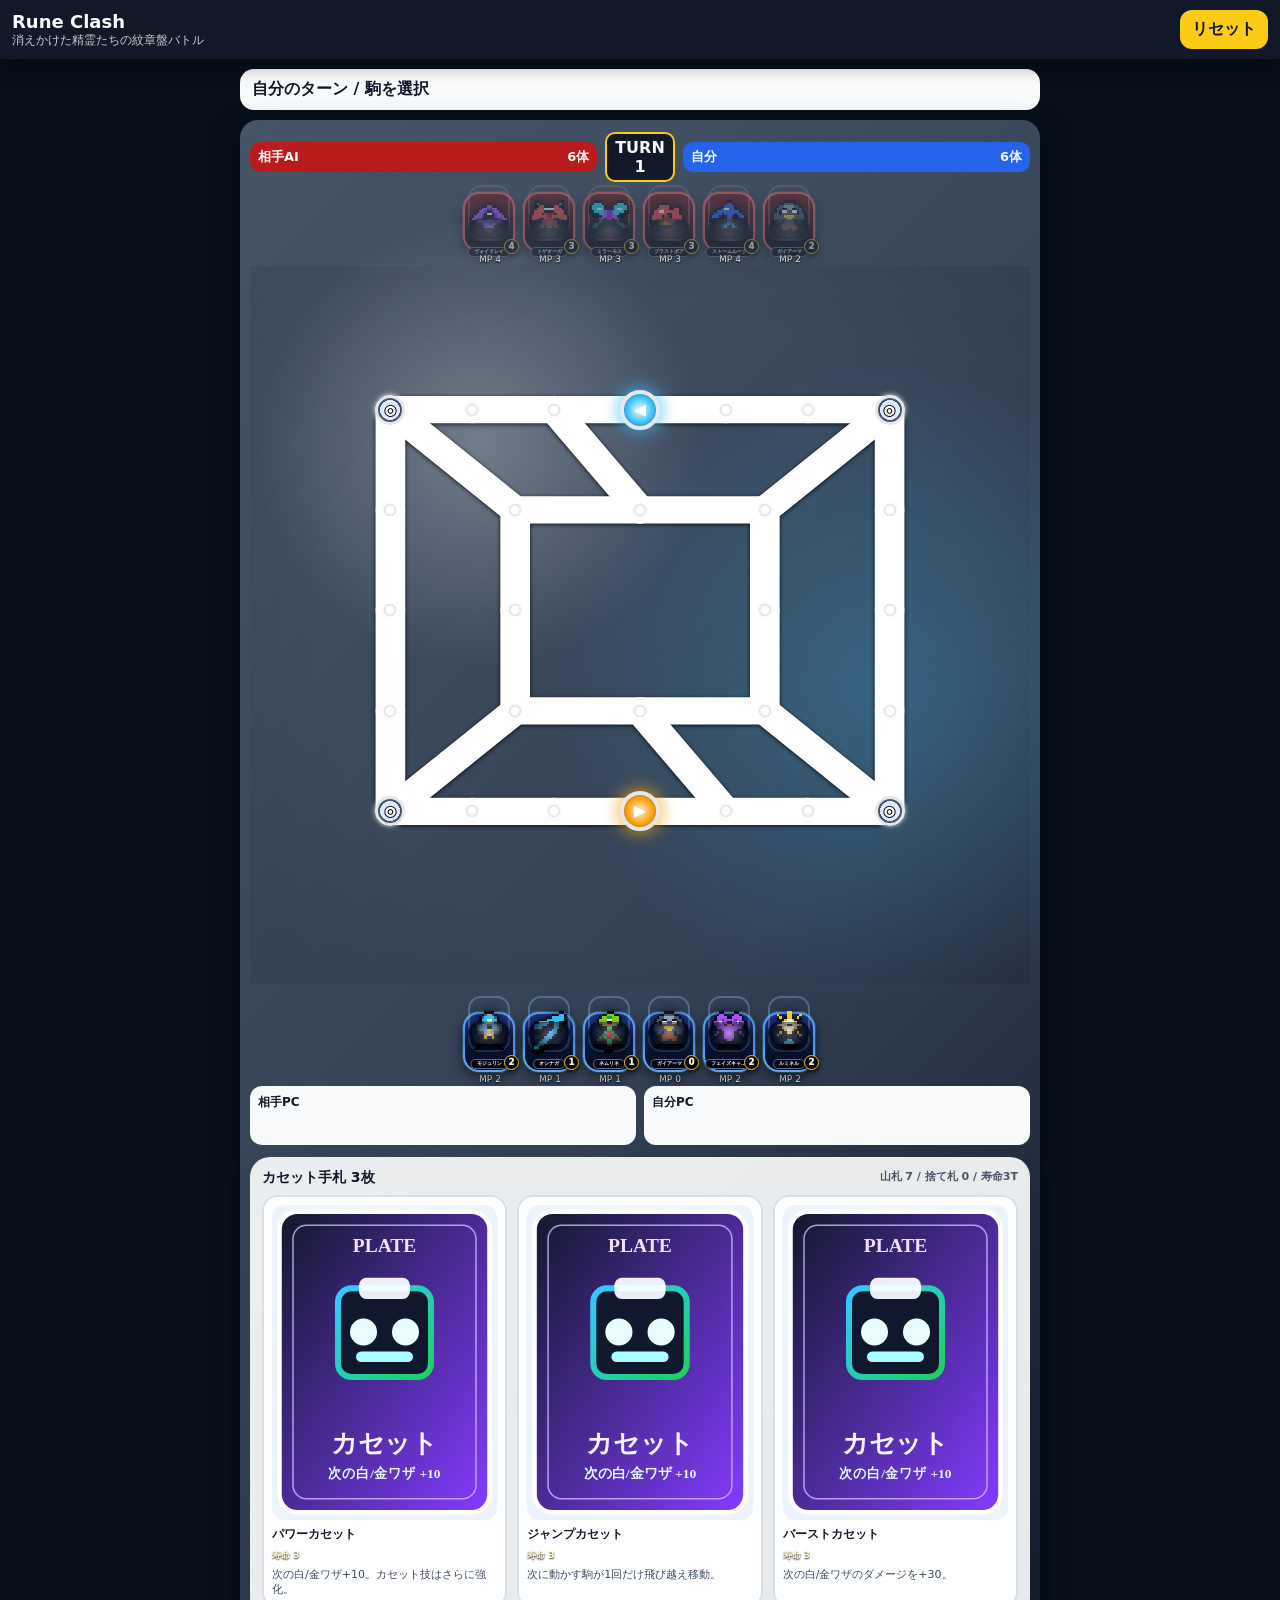
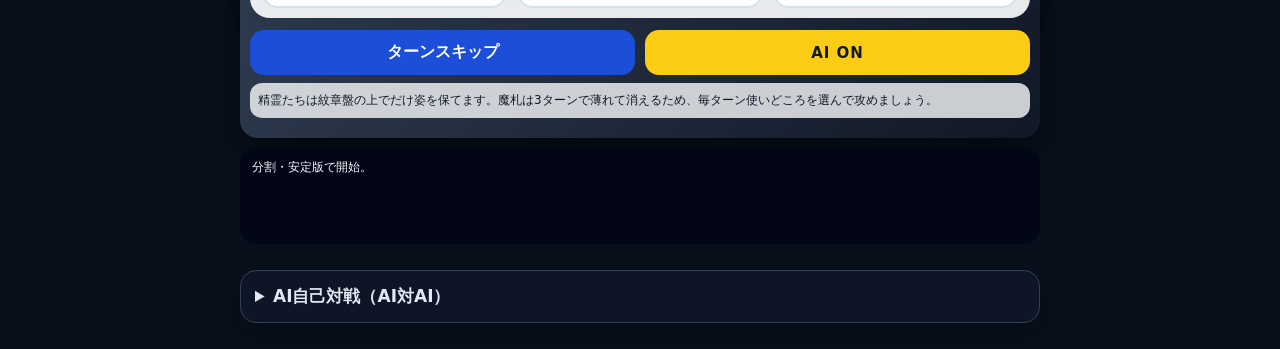
==== commit 52ed0a6a: "Refresh cache for AI self-play feature" ====
--- a/index.html
+++ b/index.html
@@ -4,15 +4,15 @@
   <meta charset="utf-8">
   <meta name="viewport" content="width=device-width,initial-scale=1,viewport-fit=cover">
   <title>Rune Clash</title>
-  <link rel="stylesheet" href="styles.css?v=20260713-2">
-  <link rel="stylesheet" href="styles-patch.css?v=20260713-2">
-  <link rel="stylesheet" href="hotfix.css?v=20260713-2">
-  <link rel="stylesheet" href="motion.css?v=20260713-2">
-  <link rel="stylesheet" href="stand-fix.css?v=20260713-2">
-  <link rel="stylesheet" href="pixel-characters.css?v=20260713-2">
-  <link rel="stylesheet" href="rune-flow-fix.css?v=20260713-2">
-  <link rel="stylesheet" href="mp-badge-fix.css?v=20260713-2">
-  <link rel="stylesheet" href="team-base-fix.css?v=20260713-2">
+  <link rel="stylesheet" href="styles.css?v=20260722-2">
+  <link rel="stylesheet" href="styles-patch.css?v=20260722-2">
+  <link rel="stylesheet" href="hotfix.css?v=20260722-2">
+  <link rel="stylesheet" href="motion.css?v=20260722-2">
+  <link rel="stylesheet" href="stand-fix.css?v=20260722-2">
+  <link rel="stylesheet" href="pixel-characters.css?v=20260722-2">
+  <link rel="stylesheet" href="rune-flow-fix.css?v=20260722-2">
+  <link rel="stylesheet" href="mp-badge-fix.css?v=20260722-2">
+  <link rel="stylesheet" href="team-base-fix.css?v=20260722-2">
 </head>
 <body>
   <header class="topbar">
@@ -85,52 +85,53 @@
     </div>
   </div>
 
-  <script src="src/data.js?v=20260713-2"></script>
-  <script src="src/original-party.js?v=20260713-2"></script>
-  <script src="src/roster-100.js?v=20260713-2"></script>
-  <script src="src/featured-characters.js?v=20260713-2"></script>
-  <script src="src/character-art.js?v=20260713-2"></script>
-  <script src="src/pixel-characters.js?v=20260713-2"></script>
-  <script src="src/pixel-characters-v2.js?v=20260713-2"></script>
-  <script src="src/character-icons.js?v=20260713-2"></script>
-  <script src="src/state.js?v=20260713-2"></script>
-  <script src="src/rules.js?v=20260713-2"></script>
-  <script src="src/ai-weights.js?v=20260713-2"></script>
-  <script src="src/ai.js?v=20260713-2"></script>
-  <script src="src/ai-goal-guard.js?v=20260713-2"></script>
-  <script src="src/ai-hold-goal-guard.js?v=20260713-2"></script>
-  <script src="src/effects-patch.js?v=20260713-2"></script>
-  <script src="src/gameplay-fixes.js?v=20260713-2"></script>
-  <script src="src/rule-break.js?v=20260713-2"></script>
-  <script src="src/ai-learn-patch.js?v=20260713-2"></script>
-  <script src="src/ui.js?v=20260713-2"></script>
-  <script src="src/ui-patch.js?v=20260713-2"></script>
-  <script src="src/battle-tap-fix.js?v=20260713-2"></script>
-  <script src="src/goal-enemy-tap-fix.js?v=20260713-2"></script>
-  <script src="src/status-battle-rule-fix.js?v=20260713-2"></script>
-  <script src="src/battle-animations.js?v=20260713-2"></script>
-  <script src="src/poison-trails.js?v=20260713-2"></script>
-  <script src="src/ai-train.js?v=20260713-2"></script>
-  <script src="src/ai-run-safe.js?v=20260713-2"></script>
-  <script src="src/plates.js?v=20260713-2"></script>
-  <script src="src/cassette-deck.js?v=20260713-2"></script>
-  <script src="src/xspeed-entry-fix.js?v=20260713-2"></script>
-  <script src="src/rune-flow-fix.js?v=20260713-2"></script>
-  <script src="src/report.js?v=20260713-2"></script>
-  <script src="src/learning-analysis.js?v=20260713-2"></script>
-  <script src="src/ai-target-guard-fix.js?v=20260713-2"></script>
-  <script src="src/ai-anti-surround-fix.js?v=20260713-2"></script>
-  <script src="src/ai-yomi-fix.js?v=20260713-2"></script>
-  <script src="src/ai-ev-fix.js?v=20260713-2"></script>
-  <script src="src/ai-emergency-block-fix.js?v=20260713-2"></script>
-  <script src="src/ai-guard-surround-emergency-fix.js?v=20260713-2"></script>
-  <script src="src/ai-decision-log-fix.js?v=20260713-2"></script>
-  <script src="src/ai-final-priority-fix.js?v=20260713-2"></script>
-  <script src="src/report-analysis-filter-fix.js?v=20260713-2"></script>
-  <script src="src/report-ui-fix.js?v=20260713-2"></script>
-  <script src="src/report-fast-digest-fix.js?v=20260713-2"></script>
-  <script src="src/main.js?v=20260713-2"></script>
-  <script src="src/balance-fix.js?v=20260713-2"></script>
-  <script src="src/mp-badge-fix.js?v=20260713-2"></script>
+  <script src="src/data.js?v=20260722-2"></script>
+  <script src="src/original-party.js?v=20260722-2"></script>
+  <script src="src/roster-100.js?v=20260722-2"></script>
+  <script src="src/featured-characters.js?v=20260722-2"></script>
+  <script src="src/character-art.js?v=20260722-2"></script>
+  <script src="src/pixel-characters.js?v=20260722-2"></script>
+  <script src="src/pixel-characters-v2.js?v=20260722-2"></script>
+  <script src="src/character-icons.js?v=20260722-2"></script>
+  <script src="src/state.js?v=20260722-2"></script>
+  <script src="src/rules.js?v=20260722-2"></script>
+  <script src="src/ai-weights.js?v=20260722-2"></script>
+  <script src="src/ai.js?v=20260722-2"></script>
+  <script src="src/ai-goal-guard.js?v=20260722-2"></script>
+  <script src="src/ai-hold-goal-guard.js?v=20260722-2"></script>
+  <script src="src/effects-patch.js?v=20260722-2"></script>
+  <script src="src/gameplay-fixes.js?v=20260722-2"></script>
+  <script src="src/rule-break.js?v=20260722-2"></script>
+  <script src="src/ai-learn-patch.js?v=20260722-2"></script>
+  <script src="src/ui.js?v=20260722-2"></script>
+  <script src="src/ui-patch.js?v=20260722-2"></script>
+  <script src="src/battle-tap-fix.js?v=20260722-2"></script>
+  <script src="src/goal-enemy-tap-fix.js?v=20260722-2"></script>
+  <script src="src/status-battle-rule-fix.js?v=20260722-2"></script>
+  <script src="src/battle-animations.js?v=20260722-2"></script>
+  <script src="src/poison-trails.js?v=20260722-2"></script>
+  <script src="src/ai-train.js?v=20260722-2"></script>
+  <script src="src/ai-run-safe.js?v=20260722-2"></script>
+  <script src="src/plates.js?v=20260722-2"></script>
+  <script src="src/cassette-deck.js?v=20260722-2"></script>
+  <script src="src/xspeed-entry-fix.js?v=20260722-2"></script>
+  <script src="src/rune-flow-fix.js?v=20260722-2"></script>
+  <script src="src/report.js?v=20260722-2"></script>
+  <script src="src/learning-analysis.js?v=20260722-2"></script>
+  <script src="src/ai-anti-surround-fix.js?v=20260722-2"></script>
+  <script src="src/ai-yomi-fix.js?v=20260722-2"></script>
+  <script src="src/ai-ev-fix.js?v=20260722-2"></script>
+  <script src="src/ai-emergency-block-fix.js?v=20260722-2"></script>
+  <script src="src/ai-guard-surround-emergency-fix.js?v=20260722-2"></script>
+  <script src="src/ai-spawn-survival-fix.js?v=20260722-2"></script>
+  <script src="src/ai-final-priority-fix.js?v=20260722-2"></script>
+  <script src="src/ai-target-guard-fix.js?v=20260722-2"></script>
+  <script src="src/ai-decision-log-fix.js?v=20260722-2"></script>
+  <script src="src/report-analysis-filter-fix.js?v=20260722-2"></script>
+  <script src="src/report-ui-fix.js?v=20260722-2"></script>
+  <script src="src/report-fast-digest-fix.js?v=20260722-2"></script>
+  <script src="src/main.js?v=20260722-selfplay-1"></script>
+  <script src="src/balance-fix.js?v=20260722-2"></script>
+  <script src="src/mp-badge-fix.js?v=20260722-2"></script>
 </body>
 </html>
